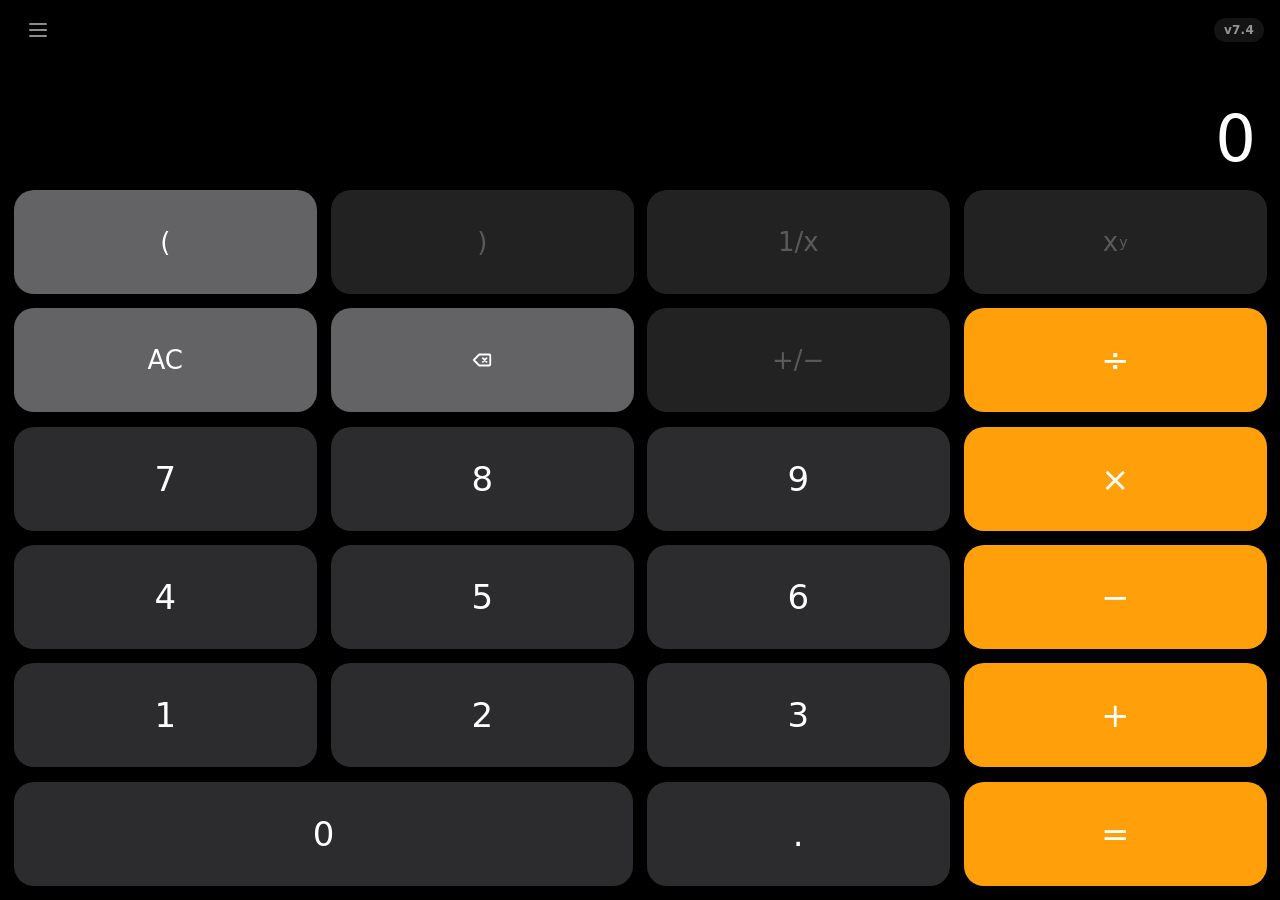
==== index.html @ a383b380 "feat: v7.1-v7.4 - exponent mode improvements, reciprocal unwrap toggle, sign button state & negative" ====
<!DOCTYPE html>
<html lang="en">
<head>
  <meta charset="UTF-8" />
  <meta name="viewport" content="width=device-width, initial-scale=1, viewport-fit=cover, maximum-scale=1" />
  <title>Calculator</title>
  <meta name="description" content="An iPhone-style calculator, installable as a Progressive Web App." />
  <meta http-equiv="Content-Security-Policy" content="default-src 'self'; style-src 'self' 'unsafe-inline'; img-src 'self' data:;" />

  <!-- PWA manifest (relative path: works on GitHub Pages subpaths) -->
  <link rel="manifest" href="./manifest.json" />
  <meta name="theme-color" content="#000000" />

  <!-- iOS Safari "Add to Home Screen" support (manifest.json alone is
       not fully honored by iOS Safari) -->
  <meta name="apple-mobile-web-app-capable" content="yes">
  <meta name="apple-mobile-web-app-status-bar-style" content="black-translucent">
  <meta name="apple-mobile-web-app-title" content="Calculator">
  <link rel="apple-touch-icon" href="./icons/apple-touch-icon-180.png">
  <link rel="apple-touch-icon" sizes="152x152" href="./icons/apple-touch-icon-152.png">
  <link rel="apple-touch-icon" sizes="167x167" href="./icons/apple-touch-icon-167.png">
  <link rel="icon" href="./icons/icon-192.png" type="image/png">

  <link rel="stylesheet" href="./css/style.css" />
</head>
<body>
  <div class="app" id="app">

    <header class="topbar">
      <button
        id="hamburger-btn"
        class="icon-button"
        type="button"
        aria-label="Open calculation history"
        aria-haspopup="true"
        aria-controls="history-panel"
      >
        <svg viewBox="0 0 24 24" width="24" height="24" aria-hidden="true" focusable="false">
          <path d="M4 6h16M4 12h16M4 18h16" stroke="currentColor" stroke-width="2" stroke-linecap="round" />
        </svg>
      </button>
      <div class="topbar-actions">
        <button id="install-btn" class="install-button" type="button" hidden>Install</button>
        <button id="version-badge" class="version-badge" type="button" title="Tap to check for updates">v7.4</button>
      </div>
    </header>

    <section class="display" aria-live="polite">
      <div id="upper-display" class="display-line display-upper" aria-label="Expression"></div>
      <div id="lower-display" class="display-line display-lower" aria-label="Current value">0</div>
    </section>

    <div id="clipboard-menu" class="clipboard-menu" role="menu" aria-label="Clipboard actions" hidden>
      <button class="clipboard-menu-item" data-clipboard="copy" role="menuitem" type="button">Copy</button>
      <button class="clipboard-menu-item" data-clipboard="paste" role="menuitem" type="button">Paste</button>
    </div>

    <div id="copy-toast" class="copy-toast" aria-live="polite" aria-atomic="true"></div>

    <section id="keypad" class="keypad" role="group" aria-label="Calculator keypad">
      <!-- Row 1: extended function row -->
      <button type="button" class="btn btn-function" data-action="paren-open" aria-label="Open parenthesis">(</button>
      <button type="button" class="btn btn-function" data-action="paren-close" aria-label="Close parenthesis" aria-disabled="true" disabled>)</button>
      <button type="button" class="btn btn-function" data-action="reciprocal" aria-label="Reciprocal, one over x" aria-disabled="true" disabled>1/x</button>
      <button type="button" class="btn btn-function" data-action="power" aria-label="X to the power of Y" aria-disabled="true" disabled>x<sup>y</sup></button>

      <!-- Row 2 -->
      <button type="button" class="btn btn-function" data-action="clear" aria-label="All clear">AC</button>
      <button type="button" class="btn btn-function" data-action="backspace" aria-label="Backspace">
        <svg viewBox="0 0 24 24" width="22" height="22" aria-hidden="true" focusable="false">
          <path d="M9 6h11a1 1 0 0 1 1 1v10a1 1 0 0 1-1 1H9l-6-6 6-6Z" fill="none" stroke="currentColor" stroke-width="2" stroke-linejoin="round" />
          <path d="M13 10l4 4m0-4-4 4" stroke="currentColor" stroke-width="2" stroke-linecap="round" />
        </svg>
      </button>
      <button type="button" class="btn btn-function" data-action="sign" aria-label="Toggle positive or negative" aria-disabled="true" disabled>+/&minus;</button>
      <button type="button" class="btn btn-operator" data-action="op-divide" aria-label="Divide">&divide;</button>

      <!-- Row 3 -->
      <button type="button" class="btn btn-number" data-action="digit" data-value="7">7</button>
      <button type="button" class="btn btn-number" data-action="digit" data-value="8">8</button>
      <button type="button" class="btn btn-number" data-action="digit" data-value="9">9</button>
      <button type="button" class="btn btn-operator" data-action="op-multiply" aria-label="Multiply">&times;</button>

      <!-- Row 4 -->
      <button type="button" class="btn btn-number" data-action="digit" data-value="4">4</button>
      <button type="button" class="btn btn-number" data-action="digit" data-value="5">5</button>
      <button type="button" class="btn btn-number" data-action="digit" data-value="6">6</button>
      <button type="button" class="btn btn-operator" data-action="op-subtract" aria-label="Subtract">&minus;</button>

      <!-- Row 5 -->
      <button type="button" class="btn btn-number" data-action="digit" data-value="1">1</button>
      <button type="button" class="btn btn-number" data-action="digit" data-value="2">2</button>
      <button type="button" class="btn btn-number" data-action="digit" data-value="3">3</button>
      <button type="button" class="btn btn-operator" data-action="op-add" aria-label="Add">+</button>

      <!-- Row 6 -->
      <button type="button" class="btn btn-number btn-wide" data-action="digit" data-value="0">0</button>
      <button type="button" class="btn btn-number" data-action="decimal" aria-label="Decimal point">.</button>
      <button type="button" class="btn btn-operator" data-action="equals" aria-label="Equals">=</button>
    </section>

  </div>

  <!-- History side panel -->
  <div id="history-overlay" class="history-overlay" aria-hidden="true"></div>
  <aside id="history-panel" class="history-panel" aria-hidden="true" aria-label="Calculation history">
    <div class="history-header">
      <h2>History</h2>
      <button class="history-close icon-button" type="button" aria-label="Close history">
        <svg viewBox="0 0 24 24" width="22" height="22" aria-hidden="true" focusable="false">
          <path d="M6 6l12 12M18 6 6 18" stroke="currentColor" stroke-width="2" stroke-linecap="round" />
        </svg>
      </button>
    </div>
    <ul id="history-list" class="history-list"></ul>
    <div class="history-footer">
      <button id="clear-history-btn" class="text-button" type="button">Clear History</button>
    </div>
  </aside>

  <dialog id="confirm-dialog" class="confirm-dialog">
    <p>Clear all calculation history? This can't be undone.</p>
    <div class="confirm-actions">
      <button id="confirm-no" class="confirm-btn confirm-btn-cancel" type="button">Cancel</button>
      <button id="confirm-yes" class="confirm-btn confirm-btn-clear" type="button">Clear</button>
    </div>
  </dialog>

  <script type="module" src="./js/app.js"></script>
</body>
</html>
---- css/style.css ----
/* ==========================================================================
   Calculator PWA styles
   - CSS custom properties drive all color/spacing decisions
   - Layout uses CSS Grid, sized in relative units (avoids fixed px
     layouts so the keypad scales across iPhone sizes)
   - Respects safe-area-inset-* for notch / home-indicator devices
   ========================================================================== */

:root {
  --color-bg: #000000;
  --color-number-bg: #2C2C2E;
  --color-number-bg-active: #4a4a4c;
  --color-operator-bg: #FF9F0A;
  --color-operator-bg-active: #ffb84d;
  --color-function-bg: #636366;
  --color-function-bg-active: #838386;
  --color-text: #FFFFFF;
  --color-text-dim: rgba(255, 255, 255, 0.55);
  --color-danger: #FF453A;

  --font-display: 'SF Pro Display', -apple-system, BlinkMacSystemFont, system-ui, 'Segoe UI', Roboto, sans-serif;

  --display-max-font: 88px;
  --display-min-font: 32px;

  --keypad-gap: clamp(8px, 2.5vw, 14px);
  --btn-radius: 20px;

  --safe-top: env(safe-area-inset-top, 0px);
  --safe-bottom: env(safe-area-inset-bottom, 0px);
  --safe-left: env(safe-area-inset-left, 0px);
  --safe-right: env(safe-area-inset-right, 0px);
}

* {
  box-sizing: border-box;
}

html, body {
  height: 100%;
  margin: 0;
  overflow: hidden;
  overscroll-behavior: none;
  position: fixed;
  width: 100%;
}

body {
  background: var(--color-bg);
  color: var(--color-text);
  font-family: var(--font-display);
  -webkit-font-smoothing: antialiased;
  -webkit-user-select: none;
  user-select: none;
}

button {
  font-family: inherit;
}

.app {
  display: flex;
  flex-direction: column;
  height: 100dvh;
  padding-top: var(--safe-top);
  padding-bottom: var(--safe-bottom);
  padding-left: var(--safe-left);
  padding-right: var(--safe-right);
  touch-action: manipulation;
  overscroll-behavior: none;
}

/* ---------------------------------- Topbar ---------------------------------- */

.topbar {
  display: flex;
  align-items: center;
  justify-content: space-between;
  padding: 8px 16px;
  flex-shrink: 0;
}

.icon-button {
  background: transparent;
  border: none;
  color: var(--color-text-dim);
  width: 44px;
  height: 44px;
  display: inline-flex;
  align-items: center;
  justify-content: center;
  border-radius: 12px;
  cursor: pointer;
  transition: background-color 0.15s ease, color 0.15s ease;
}

.icon-button:hover,
.icon-button:focus-visible {
  color: var(--color-text);
  background: rgba(255, 255, 255, 0.08);
}

.icon-button:focus-visible {
  outline: 2px solid var(--color-operator-bg);
  outline-offset: 2px;
}

.install-button {
  background: var(--color-function-bg);
  color: var(--color-text);
  border: none;
  border-radius: 999px;
  padding: 8px 16px;
  font-size: 14px;
  font-weight: 600;
  cursor: pointer;
}

.install-button:focus-visible {
  outline: 2px solid var(--color-operator-bg);
  outline-offset: 2px;
}

.topbar-actions {
  display: flex;
  align-items: center;
  gap: 10px;
  margin-left: auto;
}

.version-badge {
  font-family: inherit;
  font-size: 12px;
  font-weight: 700;
  color: var(--color-text-dim);
  background: rgba(255, 255, 255, 0.08);
  border: none;
  border-radius: 999px;
  padding: 4px 10px;
  letter-spacing: 0.02em;
  line-height: 1.4;
  cursor: pointer;
  transition: background-color 0.15s ease, color 0.15s ease, transform 0.1s ease;
  -webkit-tap-highlight-color: transparent;
}

.version-badge:hover,
.version-badge:focus-visible {
  color: var(--color-text);
  background: rgba(255, 255, 255, 0.18);
}

.version-badge:active {
  transform: scale(0.95);
}

/* ---------------------------------- Display ---------------------------------- */

.display {
  flex: 0 0 130px;
  height: 130px;
  display: flex;
  flex-direction: column;
  justify-content: flex-end;
  padding: 0 24px 12px;
}

.display-line {
  width: 100%;
  text-align: right;
  white-space: nowrap;
  overflow: hidden;
  font-variant-numeric: tabular-nums;
  line-height: 1.2;
}

.display-upper {
  --display-max-font: 34px;
  --display-min-font: 18px;
  color: var(--color-text-dim);
  font-size: var(--display-max-font);
  min-height: 40px;
  font-weight: 400;
  cursor: pointer;
}

.display-lower {
  --display-max-font: 64px;
  --display-min-font: 26px;
  color: var(--color-text);
  font-size: var(--display-max-font);
  font-weight: 300;
  cursor: pointer;
}

.display-lower.is-error {
  color: var(--color-danger);
}

.exponent {
  font-size: 0.55em;
  vertical-align: super;
  line-height: 0;
}

/* ---------------------------------- Keypad ---------------------------------- */

.keypad {
  flex: 1 1 auto;
  display: grid;
  grid-template-columns: repeat(4, 1fr);
  grid-template-rows: repeat(6, 1fr);
  gap: var(--keypad-gap);
  padding: 0 var(--keypad-gap) var(--keypad-gap);
  min-height: 0;
}

.btn {
  border: none;
  border-radius: var(--btn-radius);
  color: var(--color-text);
  font-size: clamp(22px, 7vw, 34px);
  font-weight: 400;
  min-height: 44px;
  min-width: 44px;
  display: flex;
  align-items: center;
  justify-content: center;
  cursor: pointer;
  -webkit-tap-highlight-color: transparent;
  user-select: none;
  touch-action: manipulation;
  transition: opacity 0.1s ease-out, transform 0.08s ease-out;
  will-change: opacity, transform;
}

.btn sup {
  font-size: 0.55em;
  margin-left: 1px;
}

.btn:active,
.btn.is-active {
  opacity: 0.5;
  transform: scale(0.96);
  transition: opacity 0.04s ease-in, transform 0.04s ease-in;
}

.btn:focus-visible {
  outline: 3px solid #ffffff;
  outline-offset: 2px;
}

.btn-number {
  background: var(--color-number-bg);
}

.btn-operator {
  background: var(--color-operator-bg);
}

.btn-function {
  background: var(--color-function-bg);
  font-size: clamp(18px, 5.5vw, 26px);
}

.btn-function.is-exponent-active {
  background: #004080;
  color: var(--color-text);
}

.btn-function.is-exponent-active:hover,
.btn-function.is-exponent-active:focus-visible {
  background: #004d99;
}

.btn-function.is-exponent-active:active {
  background: #003366;
}

.btn-wide {
  grid-column: span 2;
  justify-content: center;
}

.btn:disabled {
  opacity: 0.35;
  cursor: default;
}

.btn:disabled:active {
  transform: none;
  filter: none;
}

/* ---------------------------------- History panel ---------------------------------- */

.history-overlay {
  position: fixed;
  inset: 0;
  background: rgba(0, 0, 0, 0.5);
  opacity: 0;
  pointer-events: none;
  transition: opacity 0.2s ease;
  z-index: 10;
}

.history-overlay.is-open {
  opacity: 1;
  pointer-events: auto;
}

.history-panel {
  position: fixed;
  top: 0;
  left: 0;
  bottom: 0;
  width: min(340px, 86vw);
  background: #1c1c1e;
  transform: translateX(-105%);
  transition: transform 0.25s ease;
  z-index: 11;
  display: flex;
  flex-direction: column;
  padding-top: var(--safe-top);
  padding-bottom: var(--safe-bottom);
  padding-left: var(--safe-left);
  will-change: transform;
}

.history-panel.is-open {
  transform: translateX(0);
}

.history-header {
  display: flex;
  align-items: center;
  justify-content: space-between;
  padding: 16px 20px;
  border-bottom: 1px solid rgba(255, 255, 255, 0.08);
}

.history-header h2 {
  margin: 0;
  font-size: 20px;
  font-weight: 600;
}

.history-list {
  list-style: none;
  margin: 0;
  padding: 8px 0;
  overflow-y: auto;
  flex: 1;
}

.history-item {
  padding: 12px 20px;
  border-bottom: 1px solid rgba(255, 255, 255, 0.06);
  cursor: pointer;
}

.history-item:hover,
.history-item:focus-visible {
  background: rgba(255, 255, 255, 0.06);
  outline: none;
}

.history-expression {
  color: var(--color-text-dim);
  font-size: 14px;
}

.history-result {
  font-size: 20px;
  font-weight: 500;
  margin-top: 2px;
}

.history-timestamp {
  color: var(--color-text-dim);
  font-size: 11px;
  margin-top: 4px;
}

.history-empty {
  padding: 24px 20px;
  color: var(--color-text-dim);
  text-align: center;
  font-size: 14px;
}

.history-footer {
  padding: 12px 20px;
  border-top: 1px solid rgba(255, 255, 255, 0.08);
}

.text-button {
  background: none;
  border: none;
  color: var(--color-operator-bg);
  font-size: 16px;
  font-weight: 500;
  cursor: pointer;
  padding: 10px 4px;
}

.text-button:focus-visible {
  outline: 2px solid var(--color-operator-bg);
  outline-offset: 2px;
}

.text-button-danger {
  color: var(--color-danger);
}

/* ---------------------------------- Confirm dialog ---------------------------------- */

.confirm-dialog {
  border: none;
  border-radius: 16px;
  background: #2c2c2e;
  color: var(--color-text);
  padding: 20px;
  max-width: 300px;
  text-align: center;
}

.confirm-dialog::backdrop {
  background: rgba(0, 0, 0, 0.5);
}

.confirm-dialog p {
  margin: 0 0 16px;
  font-size: 15px;
}

.confirm-actions {
  display: flex;
  justify-content: center;
  gap: 12px;
}

.confirm-btn {
  border: none;
  border-radius: 10px;
  padding: 10px 20px;
  font-size: 15px;
  font-weight: 600;
  cursor: pointer;
  transition: opacity 0.15s ease, transform 0.1s ease;
}

.confirm-btn:active {
  transform: scale(0.96);
}

.confirm-btn-cancel {
  background: #ffffff;
  color: #000000;
}

.confirm-btn-clear {
  background: var(--color-danger);
  color: #ffffff;
}

/* ---------------------------------- Reduced motion ---------------------------------- */

@media (prefers-reduced-motion: reduce) {
  .btn,
  .history-panel,
  .history-overlay,
  .icon-button,
  .clipboard-menu,
  .copy-toast {
    transition: none;
  }
}

/* ---------------------------------- Small screens ---------------------------------- */

@media (max-height: 640px) {
  .display {
    flex: 0 0 96px;
    height: 96px;
  }

  .display-lower {
    --display-max-font: 48px;
    --display-min-font: 22px;
  }

  .display-upper {
    --display-max-font: 28px;
    --display-min-font: 16px;
  }
}

/* ---------------------------------- Landscape mode (e.g. iPhone) ---------------------------------- */

@media (orientation: landscape) and (max-height: 550px) {
  .app {
    padding-top: max(var(--safe-top), 4px);
    padding-bottom: max(var(--safe-bottom), 4px);
    padding-left: max(var(--safe-left), 12px);
    padding-right: max(var(--safe-right), 12px);
  }

  .topbar {
    padding: 2px 12px;
  }

  .icon-button {
    width: 32px;
    height: 32px;
  }

  .version-badge {
    font-size: 11px;
    padding: 2px 8px;
  }

  .display {
    flex: 0 0 70px;
    height: 70px;
    padding: 0 16px 4px;
    justify-content: flex-end;
  }

  .display-upper {
    --display-max-font: 22px;
    --display-min-font: 14px;
    min-height: 24px;
  }

  .display-lower {
    --display-max-font: 42px;
    --display-min-font: 20px;
  }

  .keypad {
    grid-template-columns: repeat(6, 1fr);
    grid-template-rows: repeat(4, 1fr);
    gap: clamp(4px, 1.2vw, 8px);
    padding: 0 8px 4px;
  }

  .btn {
    min-height: 0;
    min-width: 0;
    font-size: clamp(16px, 3.2vw, 24px);
    border-radius: 12px;
  }

  .btn-function {
    font-size: clamp(13px, 2.6vw, 18px);
  }

  /* Keypad 6x4 Grid Placement */
  /* Row 1: 7, 8, 9, (, ), ÷ */
  .btn[data-value="7"] { grid-row: 1; grid-column: 1; }
  .btn[data-value="8"] { grid-row: 1; grid-column: 2; }
  .btn[data-value="9"] { grid-row: 1; grid-column: 3; }
  .btn[data-action="paren-open"] { grid-row: 1; grid-column: 4; }
  .btn[data-action="paren-close"] { grid-row: 1; grid-column: 5; }
  .btn[data-action="op-divide"] { grid-row: 1; grid-column: 6; }

  /* Row 2: 4, 5, 6, 1/x, xʸ, × */
  .btn[data-value="4"] { grid-row: 2; grid-column: 1; }
  .btn[data-value="5"] { grid-row: 2; grid-column: 2; }
  .btn[data-value="6"] { grid-row: 2; grid-column: 3; }
  .btn[data-action="reciprocal"] { grid-row: 2; grid-column: 4; }
  .btn[data-action="power"] { grid-row: 2; grid-column: 5; }
  .btn[data-action="op-multiply"] { grid-row: 2; grid-column: 6; }

  /* Row 3: 1, 2, 3, AC, ⌫, − */
  .btn[data-value="1"] { grid-row: 3; grid-column: 1; }
  .btn[data-value="2"] { grid-row: 3; grid-column: 2; }
  .btn[data-value="3"] { grid-row: 3; grid-column: 3; }
  .btn[data-action="clear"] { grid-row: 3; grid-column: 4; }
  .btn[data-action="backspace"] { grid-row: 3; grid-column: 5; }
  .btn[data-action="op-subtract"] { grid-row: 3; grid-column: 6; }

  /* Row 4: 0 (span 2), ., +/-, =, + */
  .btn[data-value="0"] { grid-row: 4; grid-column: 1 / span 2; }
  .btn[data-action="decimal"] { grid-row: 4; grid-column: 3; }
  .btn[data-action="sign"] { grid-row: 4; grid-column: 4; }
  .btn[data-action="equals"] { grid-row: 4; grid-column: 5; }
  .btn[data-action="op-add"] { grid-row: 4; grid-column: 6; }
}

/* ---------------------------------- Clipboard menu ---------------------------------- */

.clipboard-menu {
  position: fixed;
  top: calc(var(--safe-top) + 54px);
  left: 50%;
  transform: translateX(-50%) translateY(-10px);
  display: flex;
  background: rgba(44, 44, 46, 0.92);
  border: 1px solid rgba(255, 255, 255, 0.15);
  border-radius: 12px;
  overflow: hidden;
  box-shadow: 0 4px 12px rgba(0, 0, 0, 0.4);
  backdrop-filter: blur(10px);
  -webkit-backdrop-filter: blur(10px);
  z-index: 200;
  opacity: 0;
  pointer-events: none;
  transition: opacity 0.15s ease, transform 0.15s ease;
}

.clipboard-menu.is-visible {
  opacity: 1;
  transform: translateX(-50%) translateY(0);
  pointer-events: auto;
}

.clipboard-menu[hidden] {
  display: none;
}

.clipboard-menu-item {
  background: transparent;
  border: none;
  color: var(--color-text);
  font-family: var(--font-display);
  font-size: 14px;
  font-weight: 500;
  padding: 10px 22px;
  cursor: pointer;
  transition: background-color 0.1s ease;
  -webkit-tap-highlight-color: transparent;
}

.clipboard-menu-item:hover,
.clipboard-menu-item:focus-visible {
  background: rgba(255, 255, 255, 0.08);
}

.clipboard-menu-item:active {
  background: rgba(255, 255, 255, 0.15);
}

.clipboard-menu-item + .clipboard-menu-item {
  border-left: 1px solid rgba(255, 255, 255, 0.15);
}

/* ---------------------------------- Copy toast ---------------------------------- */

.copy-toast {
  position: fixed;
  top: calc(var(--safe-top) + 54px);
  left: 50%;
  transform: translateX(-50%) translateY(-10px);
  background: rgba(44, 44, 46, 0.92);
  color: var(--color-text);
  border: 1px solid rgba(255, 255, 255, 0.15);
  padding: 8px 18px;
  border-radius: 20px;
  font-size: 14px;
  font-weight: 500;
  box-shadow: 0 4px 12px rgba(0, 0, 0, 0.4);
  backdrop-filter: blur(10px);
  -webkit-backdrop-filter: blur(10px);
  opacity: 0;
  pointer-events: none;
  transition: opacity 0.2s ease, transform 0.2s ease;
  z-index: 100;
}

.copy-toast.is-visible {
  opacity: 1;
  transform: translateX(-50%) translateY(0);
}
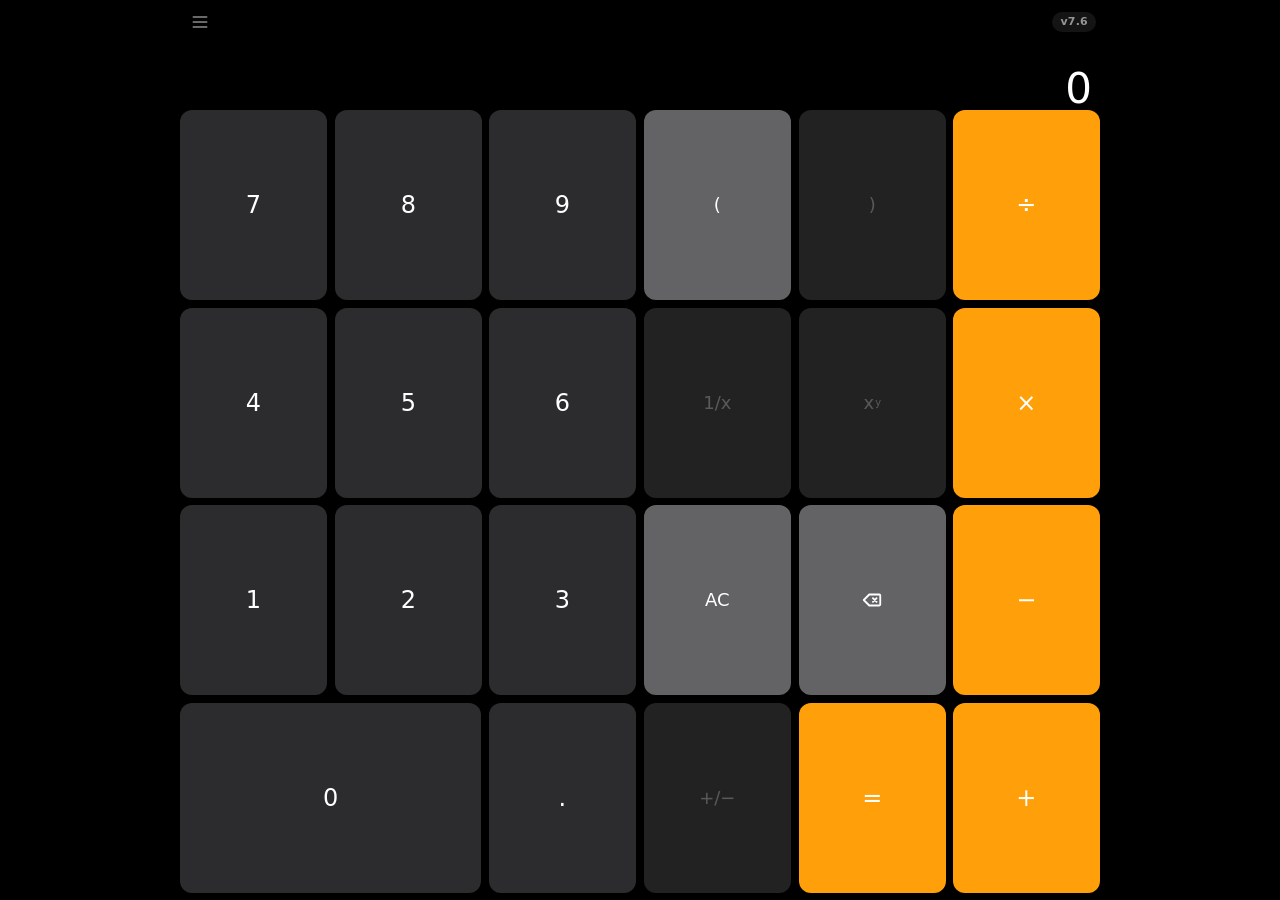
==== commit a5e78ca4: "feat: release v7.6 audit remediation, precision overhaul & clipboard enhancements Fix negative expon" ====
--- a/index.html
+++ b/index.html
@@ -5,7 +5,7 @@
   <meta name="viewport" content="width=device-width, initial-scale=1, viewport-fit=cover, maximum-scale=1" />
   <title>Calculator</title>
   <meta name="description" content="An iPhone-style calculator, installable as a Progressive Web App." />
-  <meta http-equiv="Content-Security-Policy" content="default-src 'self'; style-src 'self' 'unsafe-inline'; img-src 'self' data:;" />
+  <meta http-equiv="Content-Security-Policy" content="default-src 'self'; style-src 'self' 'unsafe-inline'; img-src 'self' data:; object-src 'none'; base-uri 'self';" />
 
   <!-- PWA manifest (relative path: works on GitHub Pages subpaths) -->
   <link rel="manifest" href="./manifest.json" />
@@ -41,7 +41,7 @@
       </button>
       <div class="topbar-actions">
         <button id="install-btn" class="install-button" type="button" hidden>Install</button>
-        <button id="version-badge" class="version-badge" type="button" title="Tap to check for updates">v7.4</button>
+        <button id="version-badge" class="version-badge" type="button" title="Tap to check for updates">v7.6</button>
       </div>
     </header>
 
--- a/css/style.css
+++ b/css/style.css
@@ -497,10 +497,12 @@
   }
 }
 
-/* ---------------------------------- Landscape mode (e.g. iPhone) ---------------------------------- */
-
-@media (orientation: landscape) and (max-height: 550px) {
+/* ---------------------------------- Landscape mode (e.g. iPhone, iPad) ---------------------------------- */
+
+@media (orientation: landscape) {
   .app {
+    max-width: 960px;
+    margin: 0 auto;
     padding-top: max(var(--safe-top), 4px);
     padding-bottom: max(var(--safe-bottom), 4px);
     padding-left: max(var(--safe-left), 12px);
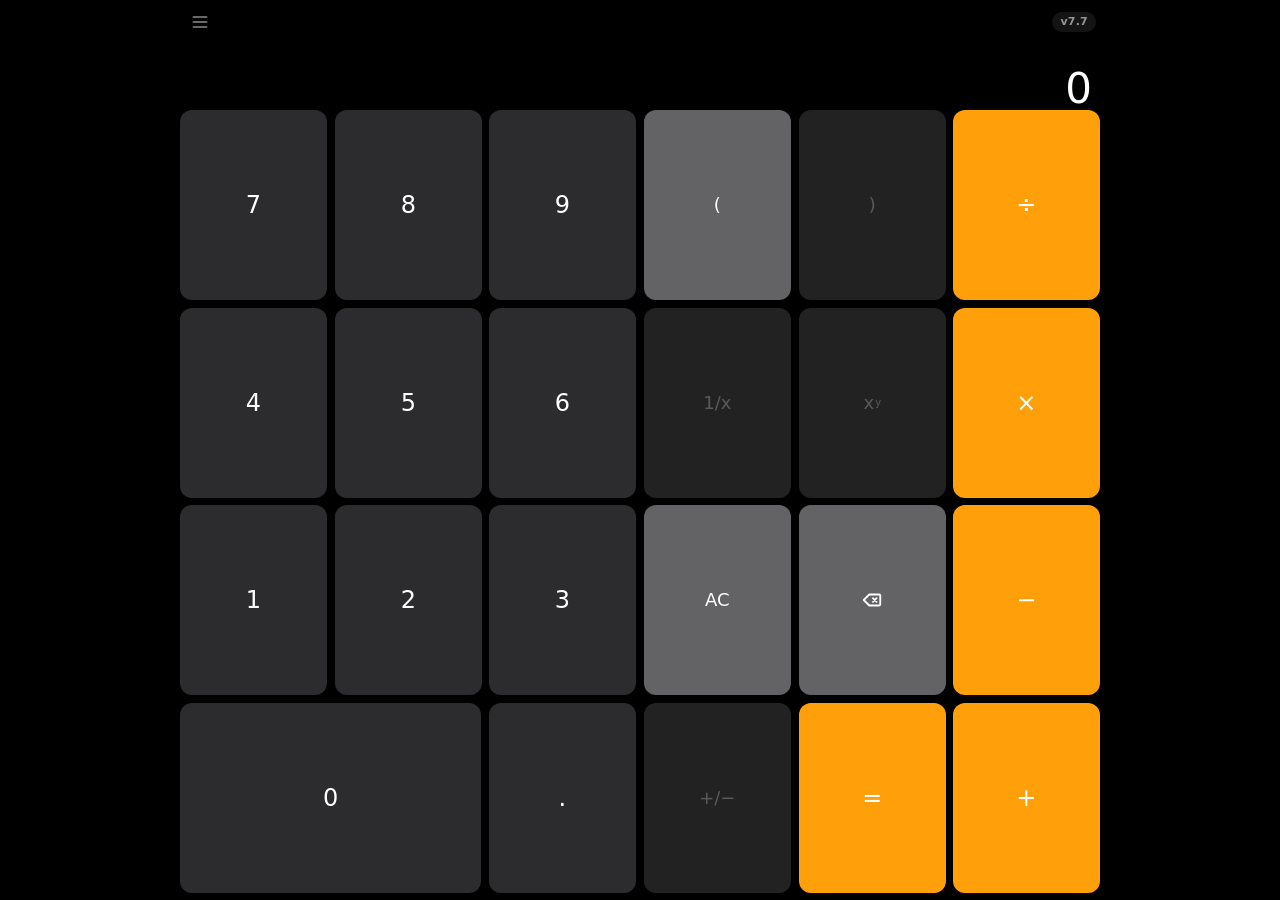
==== commit d04d501c: "feat(display): support horizontal swipe and end-anchoring for long equations Make .display-line hori" ====
--- a/index.html
+++ b/index.html
@@ -41,7 +41,7 @@
       </button>
       <div class="topbar-actions">
         <button id="install-btn" class="install-button" type="button" hidden>Install</button>
-        <button id="version-badge" class="version-badge" type="button" title="Tap to check for updates">v7.6</button>
+        <button id="version-badge" class="version-badge" type="button" title="Tap to check for updates">v7.7</button>
       </div>
     </header>
 
--- a/css/style.css
+++ b/css/style.css
@@ -169,9 +169,20 @@
   width: 100%;
   text-align: right;
   white-space: nowrap;
-  overflow: hidden;
+  overflow-x: auto;
+  overflow-y: hidden;
   font-variant-numeric: tabular-nums;
   line-height: 1.2;
+  touch-action: pan-x;
+  -webkit-overflow-scrolling: touch;
+  scrollbar-width: none;
+  -ms-overflow-style: none;
+}
+
+.display-line::-webkit-scrollbar {
+  display: none;
+  width: 0;
+  height: 0;
 }
 
 .display-upper {
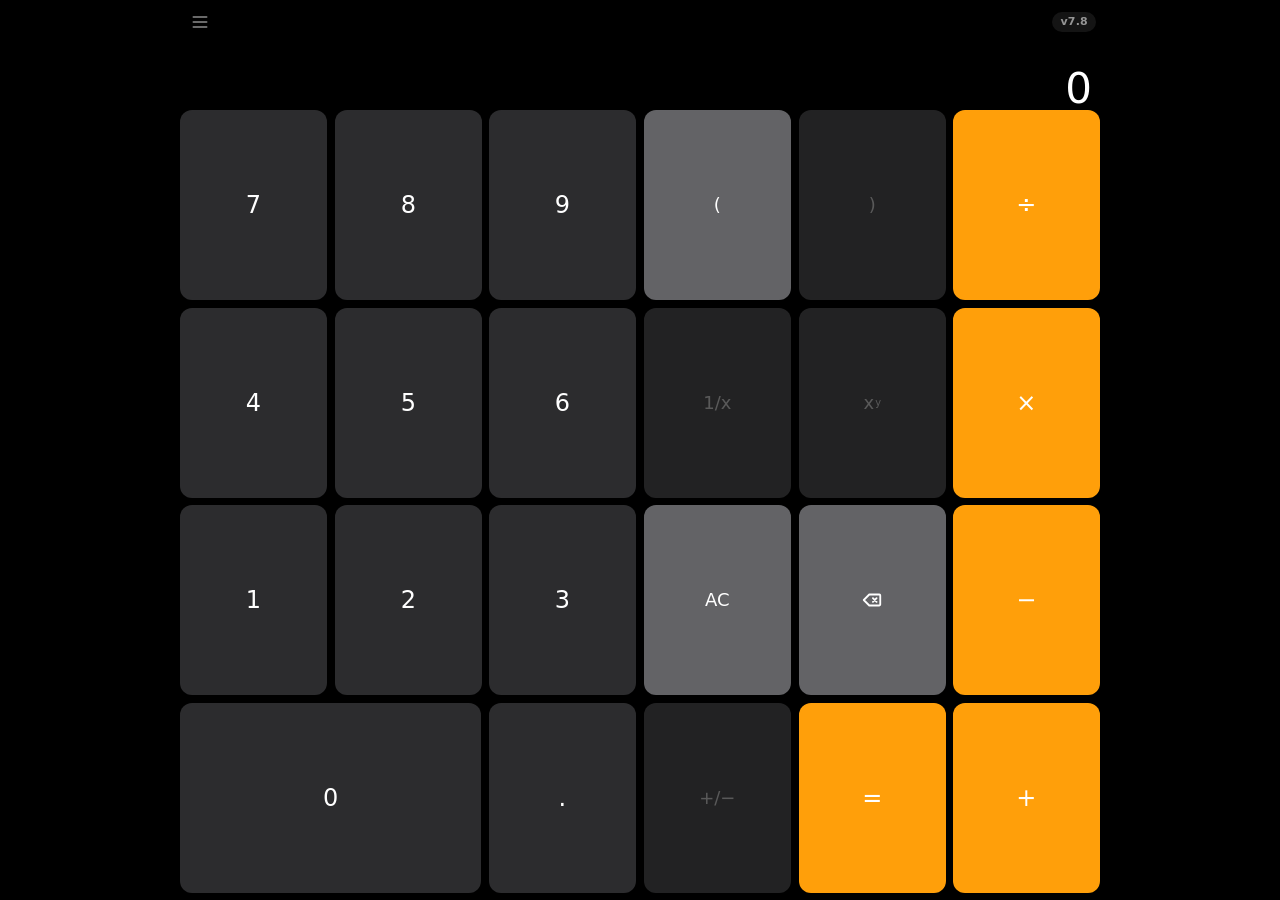
==== commit 6c3776bd: "feat: release calculator v7.8 audit remediations" ====
--- a/index.html
+++ b/index.html
@@ -2,7 +2,7 @@
 <html lang="en">
 <head>
   <meta charset="UTF-8" />
-  <meta name="viewport" content="width=device-width, initial-scale=1, viewport-fit=cover, maximum-scale=1" />
+  <meta name="viewport" content="width=device-width, initial-scale=1, viewport-fit=cover" />
   <title>Calculator</title>
   <meta name="description" content="An iPhone-style calculator, installable as a Progressive Web App." />
   <meta http-equiv="Content-Security-Policy" content="default-src 'self'; style-src 'self' 'unsafe-inline'; img-src 'self' data:; object-src 'none'; base-uri 'self';" />
@@ -41,7 +41,7 @@
       </button>
       <div class="topbar-actions">
         <button id="install-btn" class="install-button" type="button" hidden>Install</button>
-        <button id="version-badge" class="version-badge" type="button" title="Tap to check for updates">v7.7</button>
+        <button id="version-badge" class="version-badge" type="button" title="Tap to check for updates">v7.8</button>
       </div>
     </header>
 
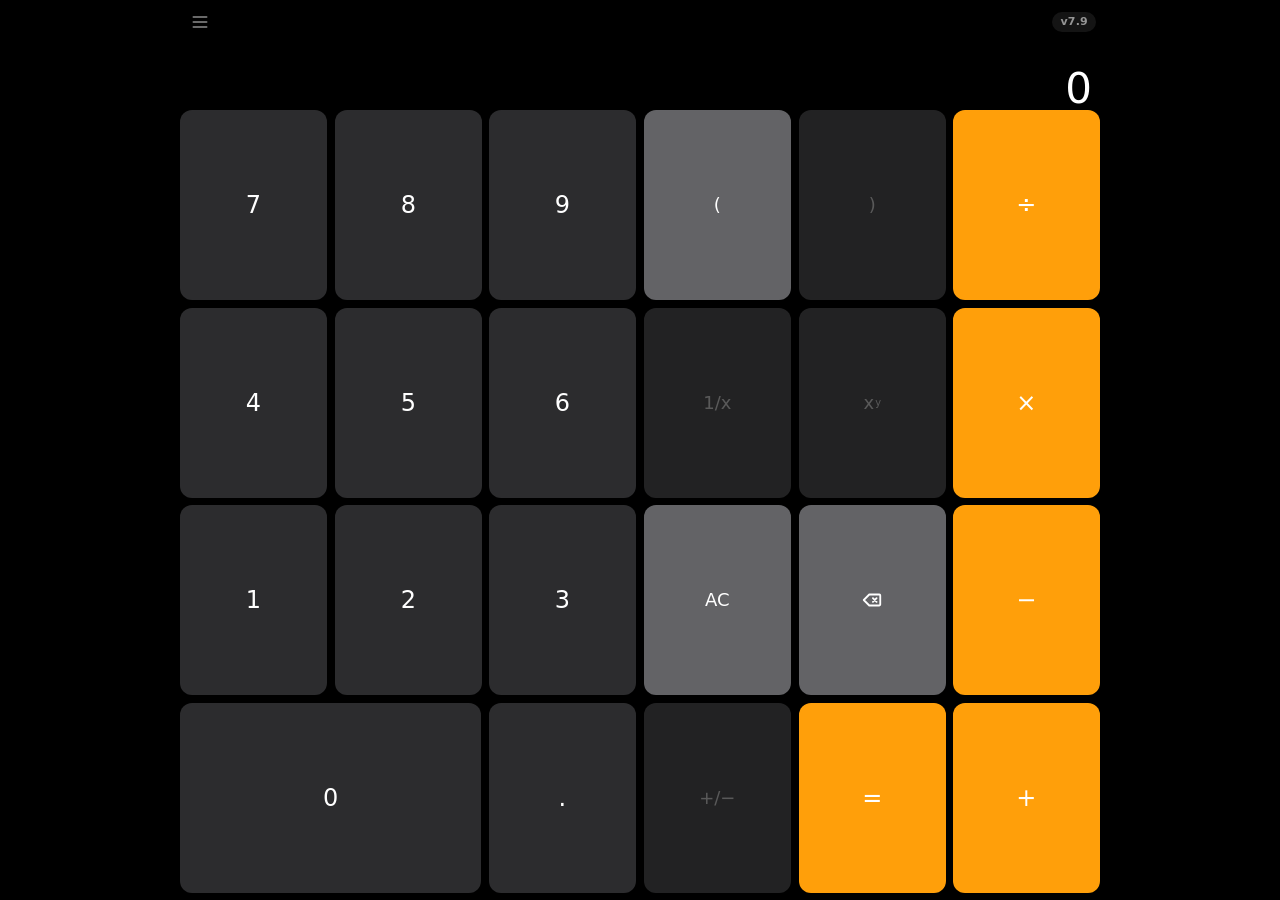
==== commit d3321849: "Fix immediate keypad pointer input" ====
--- a/index.html
+++ b/index.html
@@ -41,7 +41,7 @@
       </button>
       <div class="topbar-actions">
         <button id="install-btn" class="install-button" type="button" hidden>Install</button>
-        <button id="version-badge" class="version-badge" type="button" title="Tap to check for updates">v7.8</button>
+        <button id="version-badge" class="version-badge" type="button" title="Tap to check for updates">v7.9</button>
       </div>
     </header>
 
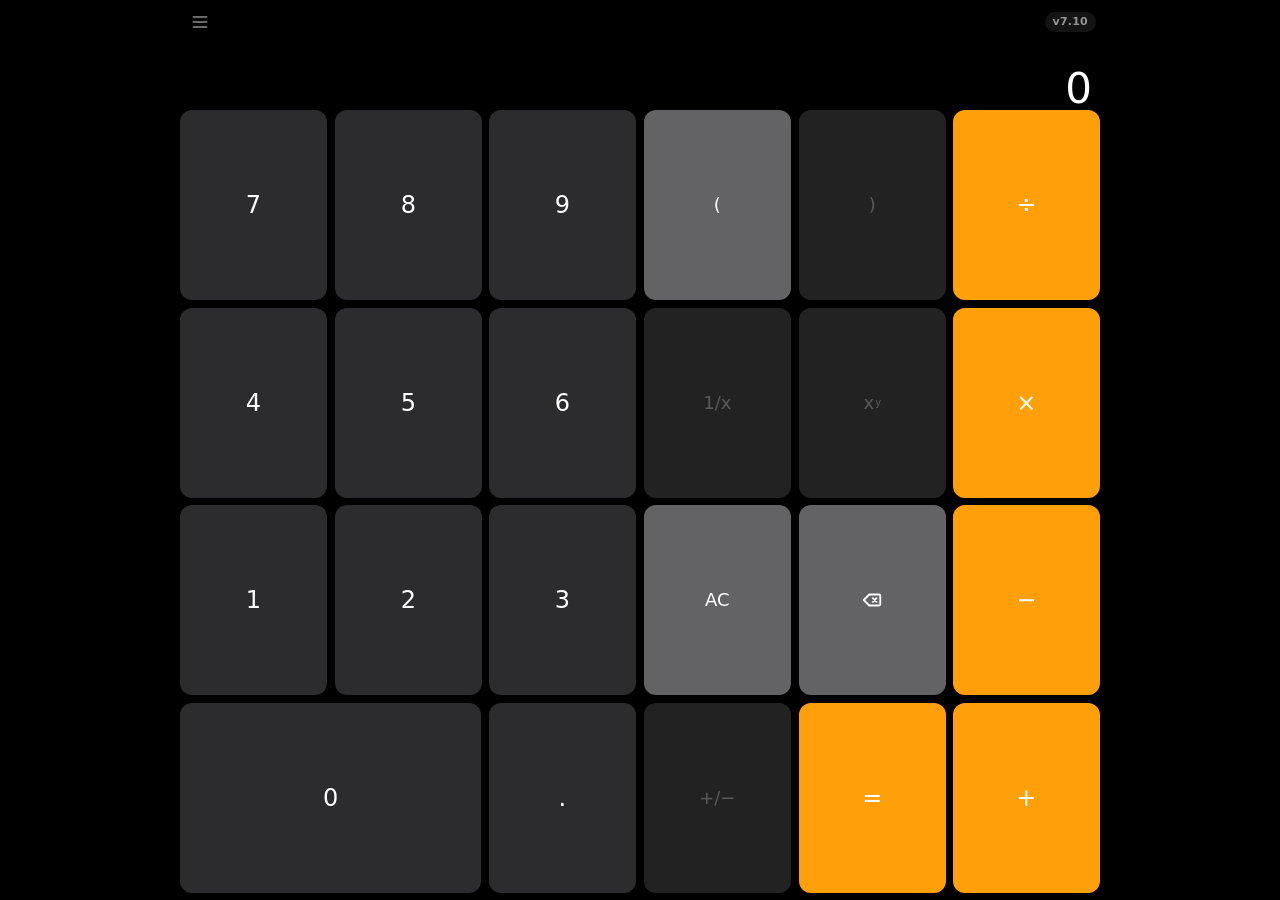
==== commit 29568d96: "Remove keypad pointer focus ring" ====
--- a/index.html
+++ b/index.html
@@ -41,7 +41,7 @@
       </button>
       <div class="topbar-actions">
         <button id="install-btn" class="install-button" type="button" hidden>Install</button>
-        <button id="version-badge" class="version-badge" type="button" title="Tap to check for updates">v7.9</button>
+        <button id="version-badge" class="version-badge" type="button" title="Tap to check for updates">v7.10</button>
       </div>
     </header>
 
--- a/css/style.css
+++ b/css/style.css
@@ -257,7 +257,7 @@
   transition: opacity 0.04s ease-in, transform 0.04s ease-in;
 }
 
-.btn:focus-visible {
+.btn:focus-visible:not(.pointer-focused) {
   outline: 3px solid #ffffff;
   outline-offset: 2px;
 }
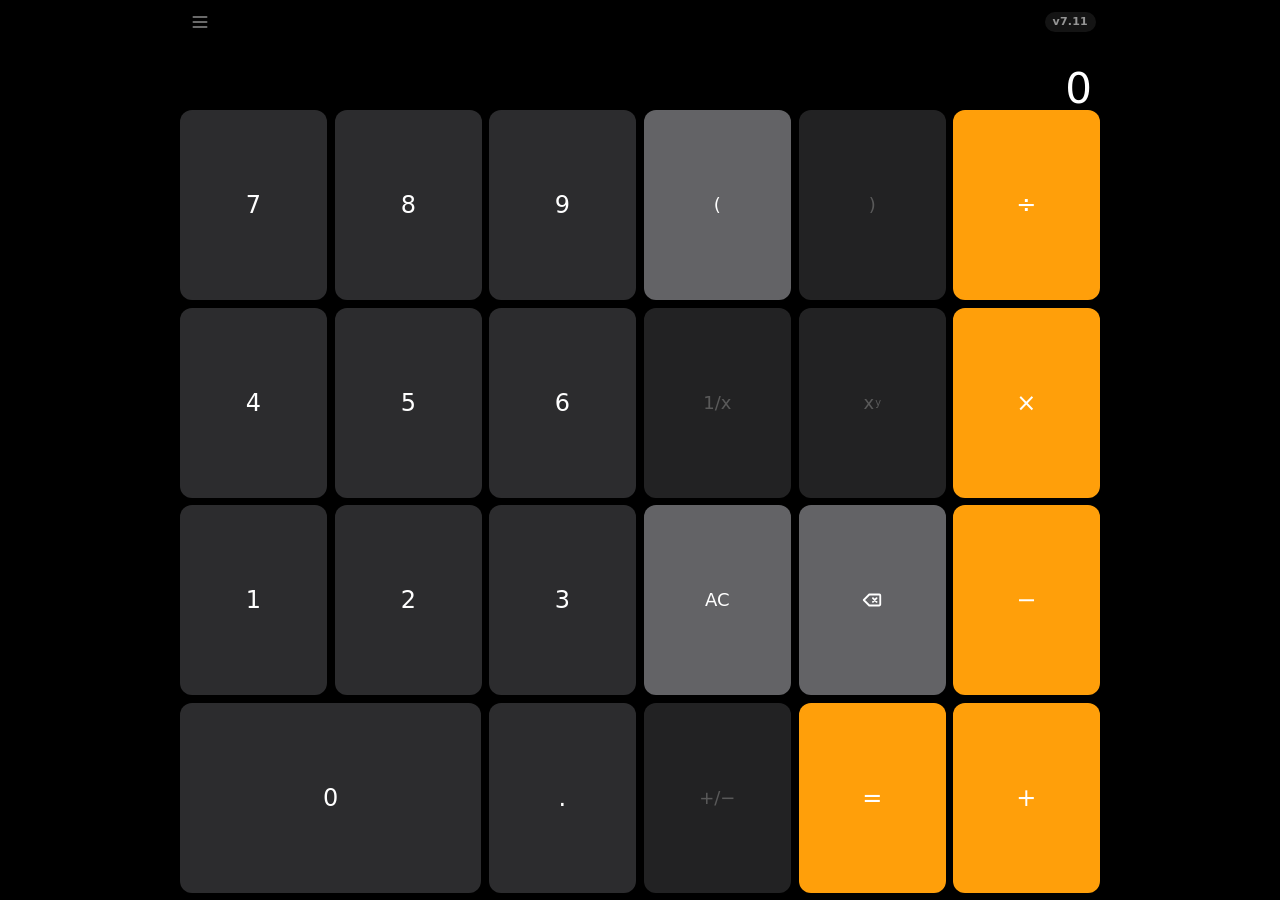
==== commit 808ac426: "Reset Safari keypad focus outline" ====
--- a/index.html
+++ b/index.html
@@ -41,7 +41,7 @@
       </button>
       <div class="topbar-actions">
         <button id="install-btn" class="install-button" type="button" hidden>Install</button>
-        <button id="version-badge" class="version-badge" type="button" title="Tap to check for updates">v7.10</button>
+        <button id="version-badge" class="version-badge" type="button" title="Tap to check for updates">v7.11</button>
       </div>
     </header>
 
--- a/css/style.css
+++ b/css/style.css
@@ -257,6 +257,11 @@
   transition: opacity 0.04s ease-in, transform 0.04s ease-in;
 }
 
+/* Reset the browser-native focus ring; add our own indicator for keyboard focus below. */
+.btn:focus {
+  outline: none;
+}
+
 .btn:focus-visible:not(.pointer-focused) {
   outline: 3px solid #ffffff;
   outline-offset: 2px;
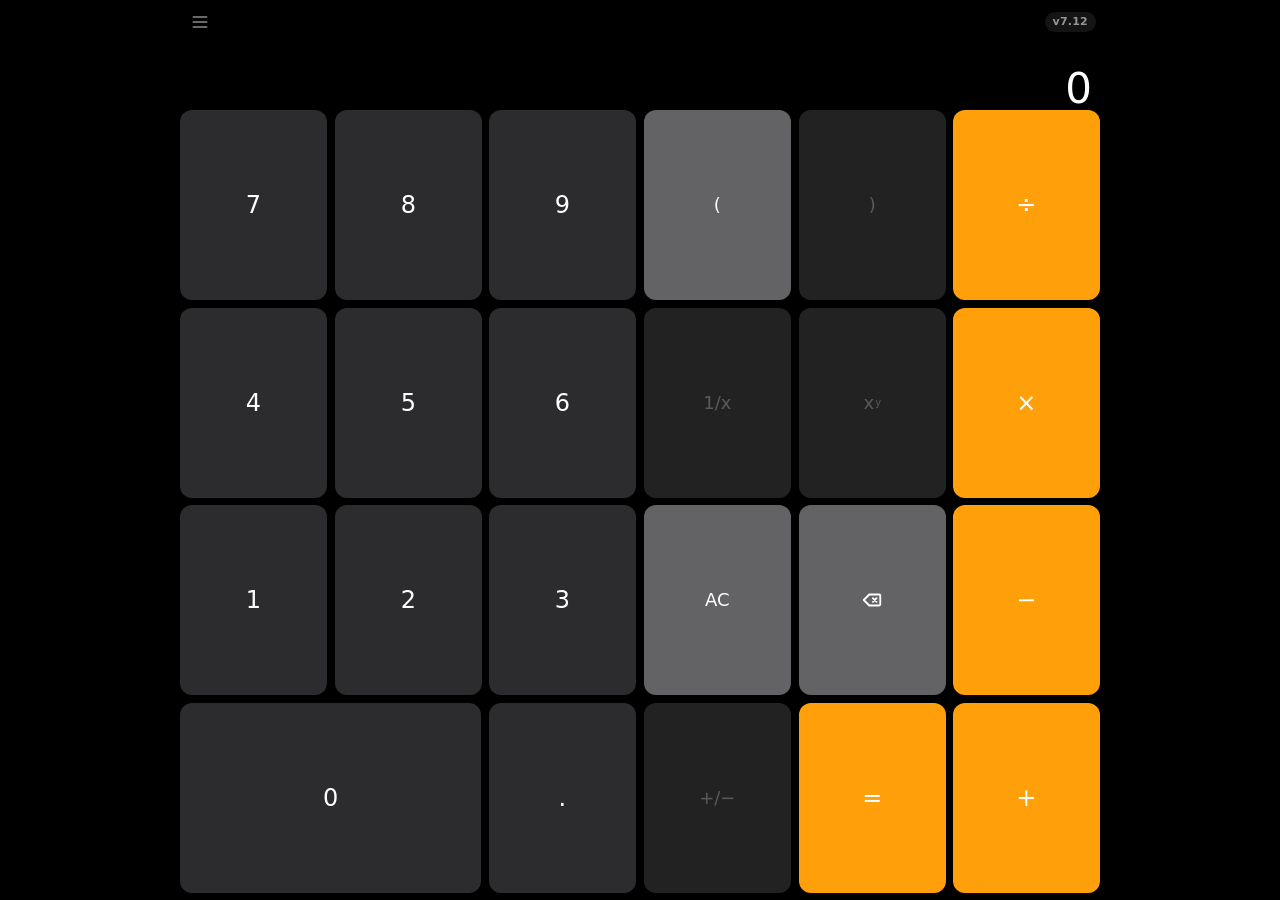
==== commit 3c7b6d5c: "Harden calculator correctness, accessibility, PWA, and CI - Raise display precision to 15 significan" ====
--- a/index.html
+++ b/index.html
@@ -41,18 +41,31 @@
       </button>
       <div class="topbar-actions">
         <button id="install-btn" class="install-button" type="button" hidden>Install</button>
-        <button id="version-badge" class="version-badge" type="button" title="Tap to check for updates">v7.11</button>
+        <button id="version-badge" class="version-badge" type="button" title="Tap to check for updates">v7.12</button>
       </div>
     </header>
 
     <section class="display" aria-live="polite">
-      <div id="upper-display" class="display-line display-upper" aria-label="Expression"></div>
-      <div id="lower-display" class="display-line display-lower" aria-label="Current value">0</div>
+      <div
+        id="upper-display"
+        class="display-line display-upper"
+        role="button"
+        tabindex="0"
+        aria-label="Expression; activate to resume editing"
+      ></div>
+      <div
+        id="lower-display"
+        class="display-line display-lower"
+        role="button"
+        tabindex="0"
+        aria-label="Current value; activate to open clipboard actions"
+        aria-controls="clipboard-menu"
+      >0</div>
     </section>
 
-    <div id="clipboard-menu" class="clipboard-menu" role="menu" aria-label="Clipboard actions" hidden>
-      <button class="clipboard-menu-item" data-clipboard="copy" role="menuitem" type="button">Copy</button>
-      <button class="clipboard-menu-item" data-clipboard="paste" role="menuitem" type="button">Paste</button>
+    <div id="clipboard-menu" class="clipboard-menu" role="group" aria-label="Clipboard actions" hidden>
+      <button class="clipboard-menu-item" data-clipboard="copy" type="button">Copy</button>
+      <button class="clipboard-menu-item" data-clipboard="paste" type="button">Paste</button>
     </div>
 
     <div id="copy-toast" class="copy-toast" aria-live="polite" aria-atomic="true"></div>
@@ -102,7 +115,7 @@
   </div>
 
   <!-- History side panel -->
-  <div id="history-overlay" class="history-overlay" aria-hidden="true"></div>
+  <div id="history-overlay" class="history-overlay"></div>
   <aside id="history-panel" class="history-panel" aria-hidden="true" aria-label="Calculation history">
     <div class="history-header">
       <h2>History</h2>
--- a/css/style.css
+++ b/css/style.css
@@ -185,6 +185,16 @@
   height: 0;
 }
 
+.display-line:focus {
+  outline: none;
+}
+
+.display-line:focus-visible {
+  outline: 2px solid var(--color-operator-bg);
+  outline-offset: 4px;
+  border-radius: 6px;
+}
+
 .display-upper {
   --display-max-font: 34px;
   --display-min-font: 18px;
@@ -334,7 +344,10 @@
   width: min(340px, 86vw);
   background: #1c1c1e;
   transform: translateX(-105%);
-  transition: transform 0.25s ease;
+  /* `inert` is the primary hide; the visibility fallback also removes the
+     off-screen drawer from the accessibility tree on older engines (AUD-007). */
+  visibility: hidden;
+  transition: transform 0.25s ease, visibility 0s linear 0.25s;
   z-index: 11;
   display: flex;
   flex-direction: column;
@@ -346,6 +359,8 @@
 
 .history-panel.is-open {
   transform: translateX(0);
+  visibility: visible;
+  transition: transform 0.25s ease, visibility 0s linear 0s;
 }
 
 .history-header {
